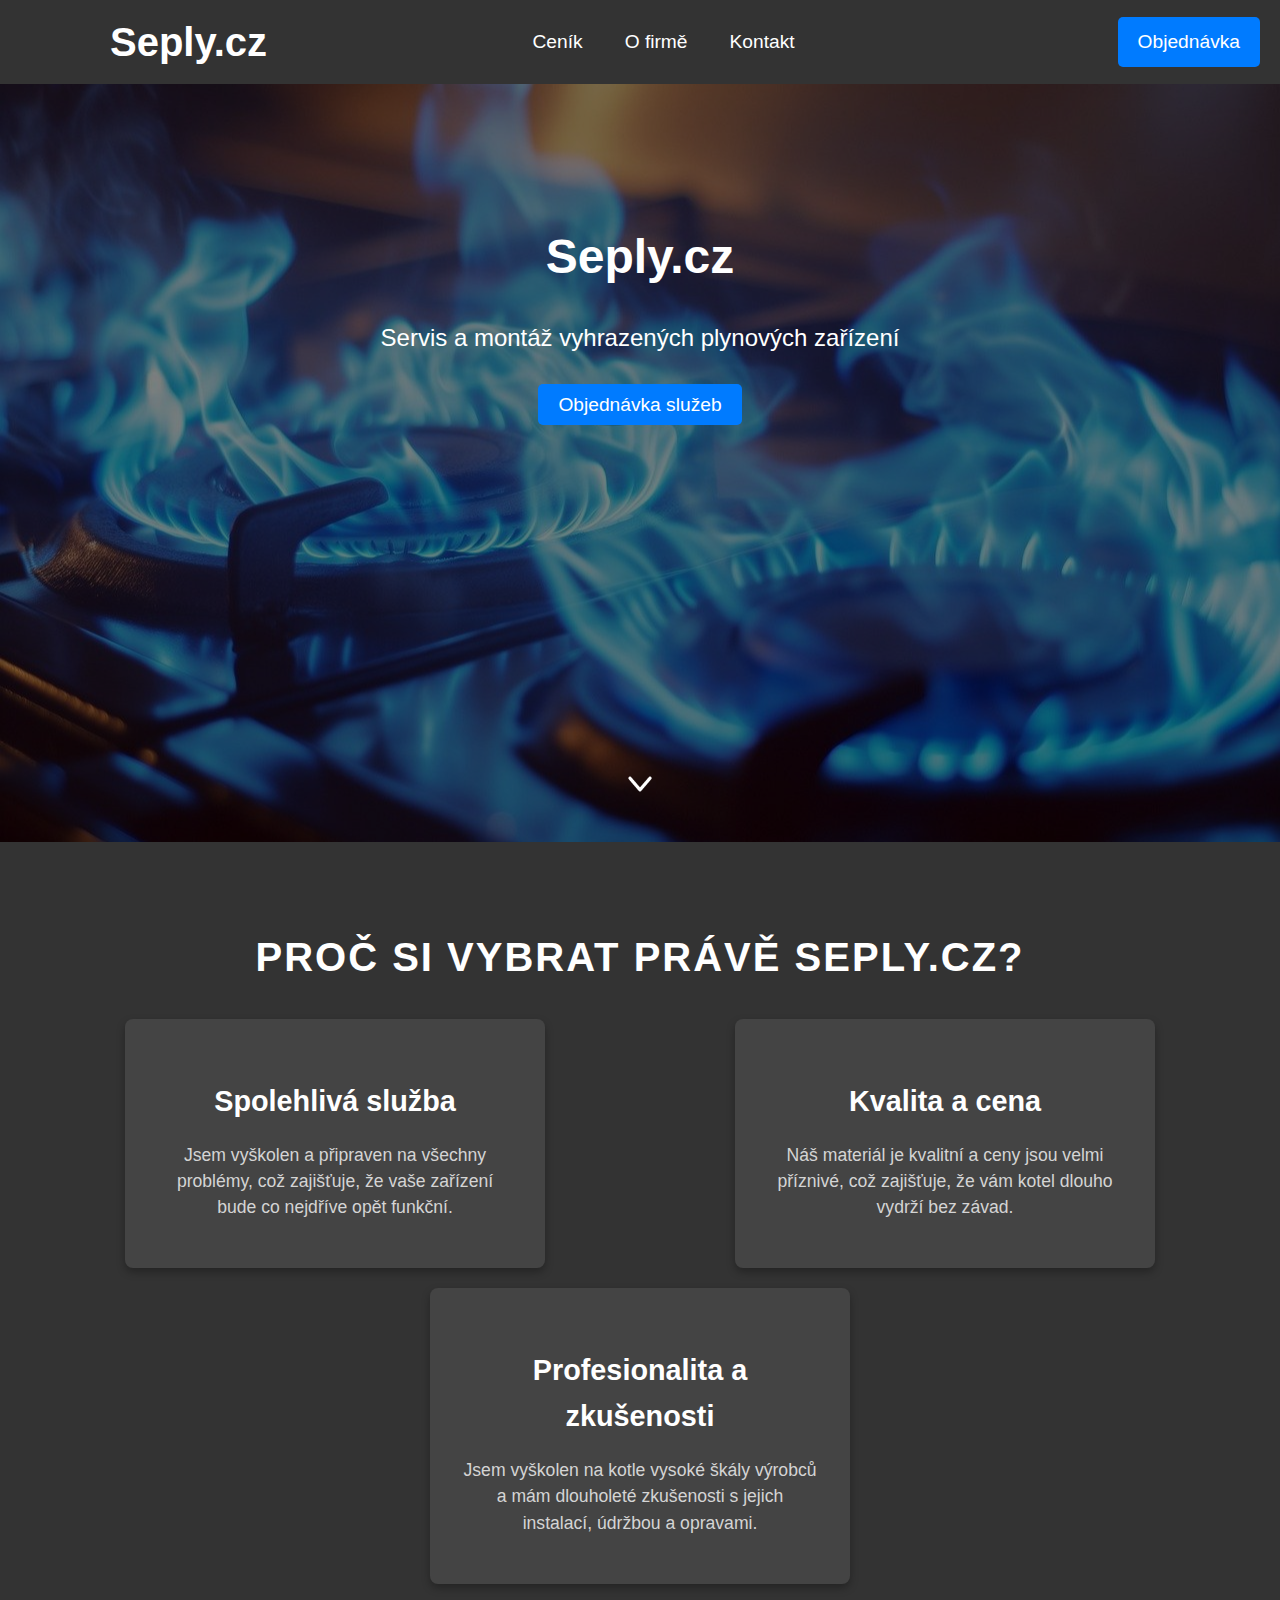
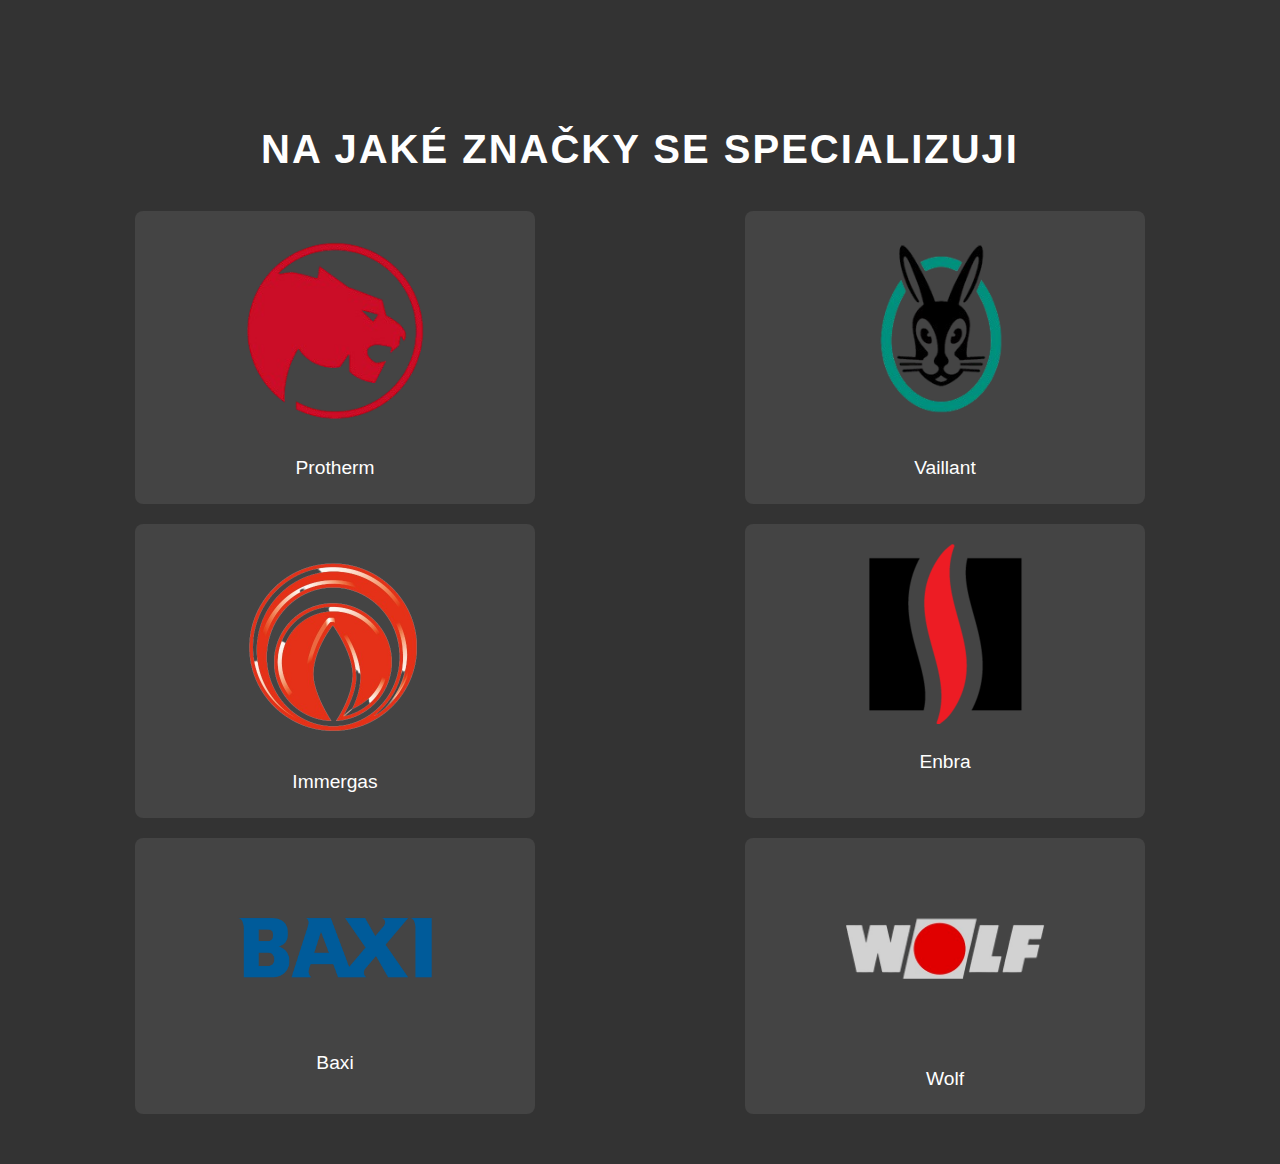
==== index.html @ b597d9d6 "Updated" ====
<!DOCTYPE html>
<html lang="cs">
<head>
    <meta charset="UTF-8">
    <meta name="viewport" content="width=device-width, initial-scale=1.0">
    <title>Seply.cz - Servis plynových zařízení</title>
    <link rel="stylesheet" href="styles.css">
    <script src="script.js"></script>
</head>
<body>
    <header>
        <nav>
            <a href="index.html" class="logo">Seply.cz</a>
            <ul>
                <li><a href="cenik.html">Ceník</a></li>
                <li><a href="o-firme.html">O firmě</a></li>
                <li><a href="kontakt.html">Kontakt</a></li>
            </ul>
            <a href="objednavka.html" class="order-button">Objednávka</a>
        </nav>
    </header>
    <div class="hero">
        <div class="overlay">
            <header>
                <h1>Seply.cz</h1>
                <p>Servis a montáž vyhrazených plynových zařízení</p>
                <a href="objednavka.html" class="btn">Objednávka služeb</a>
            </header>
            <a href="#why-choose" class="scroll-down">
                <img src="images/arrow-down.png" alt="Scroll down">
            </a>
        </div>
    </div>
</body>
<section id="why-choose" class="why-choose">
    <div class="container">
        <h2>Proč si vybrat právě Seply.cz?</h2>
        <div class="reasons">
            <div class="reason">
                <h3>Spolehlivá služba</h3>
                <p>Jsem vyškolen a připraven na všechny problémy, což zajišťuje, že vaše zařízení bude co nejdříve opět funkční.</p>
            </div>
            <div class="reason">
                <h3>Kvalita a cena</h3>
                <p>Náš materiál je kvalitní a ceny jsou velmi příznivé, což zajišťuje, že vám kotel dlouho vydrží bez závad.</p>
            </div>
            <div class="reason">
                <h3>Profesionalita a zkušenosti</h3>
                <p>Jsem vyškolen na kotle vysoké škály výrobců a mám dlouholeté zkušenosti s jejich instalací, údržbou a opravami.</p>
            </div>
        </div>
    </div>
</section>
<section class="brands">
    <div class="container">
        <h2>Na jaké značky se specializuji</h2>
        <div class="brand-list">
            <div class="brand">
                <img src="images/brand1-logo.png" alt="Značka 1">
                <p>Protherm</p>
            </div>
            <div class="brand">
                <img src="images/brand2-logo.png" alt="Značka 2">
                <p>Vaillant</p>
            </div>
            <div class="brand">
                <img src="images/brand3-logo.png" alt="Značka 3">
                <p>Immergas</p>
            </div>
            <div class="brand">
                <img src="images/brand4-logo.png" alt="Značka 4">
                <p>Enbra</p>
            </div>
            <div class="brand">
                <img src="images/brand5-logo.png" alt="Značka 5">
                <p>Baxi</p>
            </div>
            <div class="brand">
                <img src="images/brand6-logo.png" alt="Značka 6">
                <p>Wolf</p>
            </div>
        </div>
    </div>
</section>
</html>
---- styles.css ----
:root {
    --white-color: #ffffff;
    --light-gray-color: #d4d4d4;
    --bg-dark-color: #333;
    --gray-color: #444444;
    --blue-color: #007bff;
}

html {
    scroll-behavior: smooth;
}

body {
    margin: 0;
    font-family: Arial, sans-serif;
    color: var(--white-color);
    line-height: 1.6;
    background-color: var(--bg-dark-color);
}

header nav {
    background-color: var(--bg-dark-color);
    padding: 10px;
    display: flex;
    justify-content: space-between;
    align-items: center;
}

header nav .logo {
    color: var(--white-color);
    font-size: 2.5rem;
    text-decoration: none;
    font-weight: bold;
    margin-left: 100px;
}

header nav ul {
    list-style: none;
    padding: 0;
    margin: 0;
    display: flex;
    justify-content: center;
    flex-grow: 1;
    margin-right: 200px;
}

header nav ul li {
    display: inline;
    margin-right: 10px;
}

header nav ul li a {
    color: var(--white-color);
    text-decoration: none;
    font-size: 1.2rem;
    padding: 8px 16px;
    transition: background 0.3s ease;
}

header nav ul li a:hover {
    background-color: var(--blue-color);
    border-radius: 5px;
}

header nav .order-button {
    position: absolute;
    right: 20px;
    padding: 10px 20px;
    background-color: var(--blue-color);
    color: var(--white-color);
    font-size: 1.2rem;
    border-radius: 5px;
    transition: background 0.3s ease;
    text-decoration: none;
}

header nav .order-button:hover {
    background: var(--blue-color);
}

.hero {
    height: 70vh;
    background: url('pozadi.jpg') no-repeat center center/cover;
    display: flex;
    align-items: flex-start;
    justify-content: center;
    position: relative;
    padding-top: 10%;
}

.hero .overlay {
    position: absolute;
    top: 0;
    left: 0;
    right: 0;
    bottom: 0;
    background: rgba(0, 0, 0, 0.5);
    display: flex;
    flex-direction: column;
    align-items: center;
    justify-content: flex-start;
    text-align: center;
    padding-top: 8%;
}

.hero h1 {
    font-size: 3rem;
    margin-bottom: 1rem;
}

.hero p {
    font-size: 1.5rem;
    margin-bottom: 2rem;
}

.btn {
    background: var(--blue-color);
    color: var(--white-color);
    padding: 10px 20px;
    text-decoration: none;
    border-radius: 5px;
    font-size: 1.2rem;
    transition: background 0.3s ease;
}

.why-choose {
    background-color: var(--bg-dark-color);
    color: var(--white-color);
    padding: 50px 0;
    text-align: center;
}

.why-choose h2 {
    font-size: 2.5rem;
    margin-bottom: 30px;
    text-transform: uppercase;
    letter-spacing: 2px;
}

.why-choose .container {
    max-width: 1200px;
    margin: 0 auto;
    padding: 0 20px;
}

.reasons {
    display: flex;
    justify-content: space-around;
    gap: 20px;
    flex-wrap: wrap;
}

.reason {
    background-color: var(--gray-color);
    padding: 30px;
    border-radius: 8px;
    width: 30%;
    box-shadow: 0 4px 8px rgba(0, 0, 0, 0.3);
    transition: transform 0.3s ease, box-shadow 0.3s ease;
}

.reason:hover {
    transform: translateY(-10px);
    box-shadow: 0 6px 12px rgba(0, 0, 0, 0.4);
}

.reason h3 {
    font-size: 1.8rem;
    margin-bottom: 15px;
    color: var(--white-color);
}

.reason p {
    font-size: 1.1rem;
    line-height: 1.5;
    color: var(--light-gray-color);
}

.brands {
    background-color: var(--bg-dark-color);
    color: var(--white-color);
    padding: 50px 0;
    text-align: center;
}

.brands h2 {
    font-size: 2.5rem;
    margin-bottom: 30px;
    text-transform: uppercase;
    letter-spacing: 2px;
}

.brands .container {
    max-width: 1200px;
    margin: 0 auto;
    padding: 0 20px;
}

.brand-list {
    display: flex;
    justify-content: space-around;
    gap: 20px;
    flex-wrap: wrap;
}

.brand {
    background-color: var(--gray-color);
    padding: 20px;
    border-radius: 8px;
    width: 30%;
    text-align: center;
    transition: transform 0.3s ease, box-shadow 0.3s ease;
}

.brand img {
    max-width: 200px;
    margin-bottom: 15px;
}

.brand p {
    font-size: 1.2rem;
    margin: 0;
}

.brand:hover {
    transform: translateY(-10px);
    box-shadow: 0 6px 12px rgba(0, 0, 0, 0.4);
}

.pricing {
    background-color: var(--bg-dark-color);
    color: var(--white-color);
    padding: 50px 0;
    text-align: center;
}

.pricing h2 {
    font-size: 3rem;
    margin-bottom: 30px;
    text-transform: uppercase;
    letter-spacing: 2px;
    text-decoration: underline;
    text-decoration-thickness: 4px;
}

.pricing .container {
    max-width: 1200px;
    margin: 0 auto;
    padding: 0 20px;
}

.pricing-category {
    margin-bottom: 50px;
}

.pricing-category h3 {
    font-size: 2rem;
    margin-bottom: 20px;
    color: #ebebeb;
    text-transform: uppercase;
    letter-spacing: 1px;
}

.price-table {
    width: 100%;
    border-collapse: collapse;
    margin-top: 20px;
}

.price-table th, .price-table td {
    padding: 15px;
    text-align: left;
}

.price-table th {
    background-color: #444;
    color: #fff;
    text-transform: uppercase;
}

.price-table td {
    background-color: #555;
    color: #cccccc;
}

.price-table td:first-child {
    font-weight: bold;
}

.price-table th.column-1,
.price-table td.column-1 {
    width: 15%;
}

.price-table th.column-2,
.price-table td.column-2 {
    width: 1%
}

.faq {
    background-color: var(--bg-dark-color);
    color: #fff;
    padding: 50px 0;
}

.faq .container {
    max-width: 1200px;
    margin: 0 auto;
    padding: 0 20px;
}

.faq h2 {
    text-align: center;
    font-size: 2.5rem;
    color: var(--white-color);
    margin-bottom: 30px;
    text-transform: uppercase;
    letter-spacing: 2px;
}

.faq-item {
    background-color: var(--gray-color);
    border-radius: 8px;
    margin: 20px 0;
    padding: 20px;
    transition: transform 0.3s ease, box-shadow 0.3s ease;
}

.faq-item h3 {
    font-size: 1.8rem;
    margin-bottom: 15px;
    color: var(--white-color);
}

.faq-item p {
    font-size: 1rem;
    line-height: 1.5;
    color: var(--light-gray-color);
}

.faq-item:hover {
    transform: translateY(-10px);
    box-shadow: 0 6px 12px rgba(0, 0, 0, 0.4);
}

.scroll-down {
    position: absolute;
    bottom: 30px;
    left: 50%;
    transform: translateX(-50%);
    cursor: pointer;
    animation: bounce 1.5s infinite;
}

.scroll-down img {
    width: 40px;
    height: auto;
}

@keyframes bounce {
    0% {
        transform: translateY(0) translateX(-50%);
    }
    50% {
        transform: translateY(10px) translateX(-50%);
    }
    100% {
        transform: translateY(0) translateX(-50%);
    }
}

.company {
    background-color: var(--bg-dark-color);
    color: var(--white-color);
    padding: 50px 0;
    text-align: center;
}

.company h2 {
    font-size: 2.5rem;
    margin-bottom: 30px;
    text-transform: uppercase;
    letter-spacing: 2px;
}

.company .container {
    max-width: 1200px;
    margin: 0 auto;
    padding: 0 20px;
}

.info-box {
    background-color: var(--gray-color);
    margin-bottom: 30px;
    padding: 30px;
    border-radius: 8px;
    box-shadow: 0 4px 8px rgba(0, 0, 0, 0.3);
    transition: transform 0.3s ease, box-shadow 0.3s ease;
}

.info-box:hover {
    transform: translateY(-10px);
    box-shadow: 0 6px 12px rgba(0, 0, 0, 0.4);
}

.info-box h3 {
    font-size: 2rem;
    margin-bottom: 15px;
    color: var(--white-color);
    text-transform: uppercase;
}

.info-box p {
    font-size: 1.1rem;
    line-height: 1.5;
    color: var(--light-gray-color);
}

.info-box ul {
    list-style: none;
    padding: 0;
    margin: 0;
}

.info-box ul li {
    font-size: 1.1rem;
    color: var(--white-color);
    margin: 8px 0;
}

.info-box ul li a {
    text-decoration: none;
    transition: color 0.3s ease;
}

.info-box ul li a:hover {
    color: #007bff;
}

.device-image img {
    max-width: 35%;
}

.company-info {
    background-color: var(--bg-dark-color);
    color: var(--white-color);
    padding: 50px 0;
    text-align: center;
}

.company-info h2 {
    font-size: 2.5rem;
    margin-bottom: 30px;
    text-transform: uppercase;
    letter-spacing: 2px;
}

.company-info .container {
    max-width: 1200px;
    margin: 0 auto;
    padding: 0 20px;
}

.info-box {
    background-color: var(--gray-color);
    padding: 20px;
    margin-bottom: 30px;
    border-radius: 8px;
    box-shadow: 0 4px 8px rgba(0, 0, 0, 0.3);
    transition: transform 0.3s ease, box-shadow 0.3s ease;
}

.info-box:hover {
    transform: translateY(-10px);
    box-shadow: 0 6px 12px rgba(0, 0, 0, 0.4);
}

.info-box h3 {
    font-size: 1.8rem;
    margin-bottom: 15px;
    color: var(--white-color);
}

.info-box p {
    font-size: 1.2rem;
    line-height: 1.5;
    color: var(--light-gray-color);
}

.info-box a {
    color: var(--blue-color);
    text-decoration: none;
    font-weight: bold;
}

.info-box a:hover {
    text-decoration: underline;
}

/* Mobile Styles */
@media (max-width: 768px) {
    body {
        font-size: 14px; /* Adjust font size for smaller screens */
    }

    /* Prevent header expansion */
    header {
        overflow: hidden; /* Prevent content from overflowing */
    }

    header nav {
        flex-direction: column; /* Stack the navigation links and logo vertically */
        align-items: center; /* Center-align the elements */
        padding: 10px; /* Adjust padding to reduce header height */
    }

    header nav .logo {
        font-size: 2rem; /* Adjust logo size */
        margin-left: 0; /* Remove left margin */
        margin-bottom: 10px; /* Add margin to space out from menu */
    }

    header nav ul {
        margin-right: 0; /* Remove right margin */
        display: flex;
        flex-direction: column; /* Stack the list items vertically */
        align-items: center; /* Center-align the list items */
    }

    header nav ul li {
        margin-right: 0; /* Remove right margin for list items */
        margin-bottom: 10px; /* Add space between list items */
    }

    header nav ul li a {
        font-size: 1.2rem; /* Adjust link size */
        padding: 8px 16px;
    }

    /* Hide order button on mobile */
    header nav .order-button {
        display: none; /* Hide the order button on mobile */
    }

    .hero {
        height: 50vh; /* Adjust hero section height */
    }

    .hero h1 {
        font-size: 2.5rem; /* Adjust heading size */
    }

    .hero p {
        font-size: 1.2rem; /* Adjust paragraph font size */
    }

    .reason, .brand {
        width: 100%; /* Stack reasons and brands vertically */
        margin-bottom: 20px; /* Add space between items */
    }

    .pricing-category h3 {
        font-size: 1.5rem; /* Adjust category heading size */
    }

    .price-table th, .price-table td {
        font-size: 0.9rem; /* Adjust table font size */
    }

    .faq-item {
        margin: 10px 0; /* Adjust margin for FAQ items */
    }

    .scroll-down img {
        width: 30px; /* Adjust scroll-down icon size */
    }

    .info-box {
        width: 100%; /* Make info boxes take full width */
        margin-bottom: 15px; /* Reduce margin */
    }

    .device-image img {
        max-width: 80%; /* Adjust device image size */
    }

    .company-info .container {
        padding: 0 10px; /* Reduce container padding */
    }

    .company-info h2 {
        font-size: 2rem; /* Adjust company info heading size */
    }
}
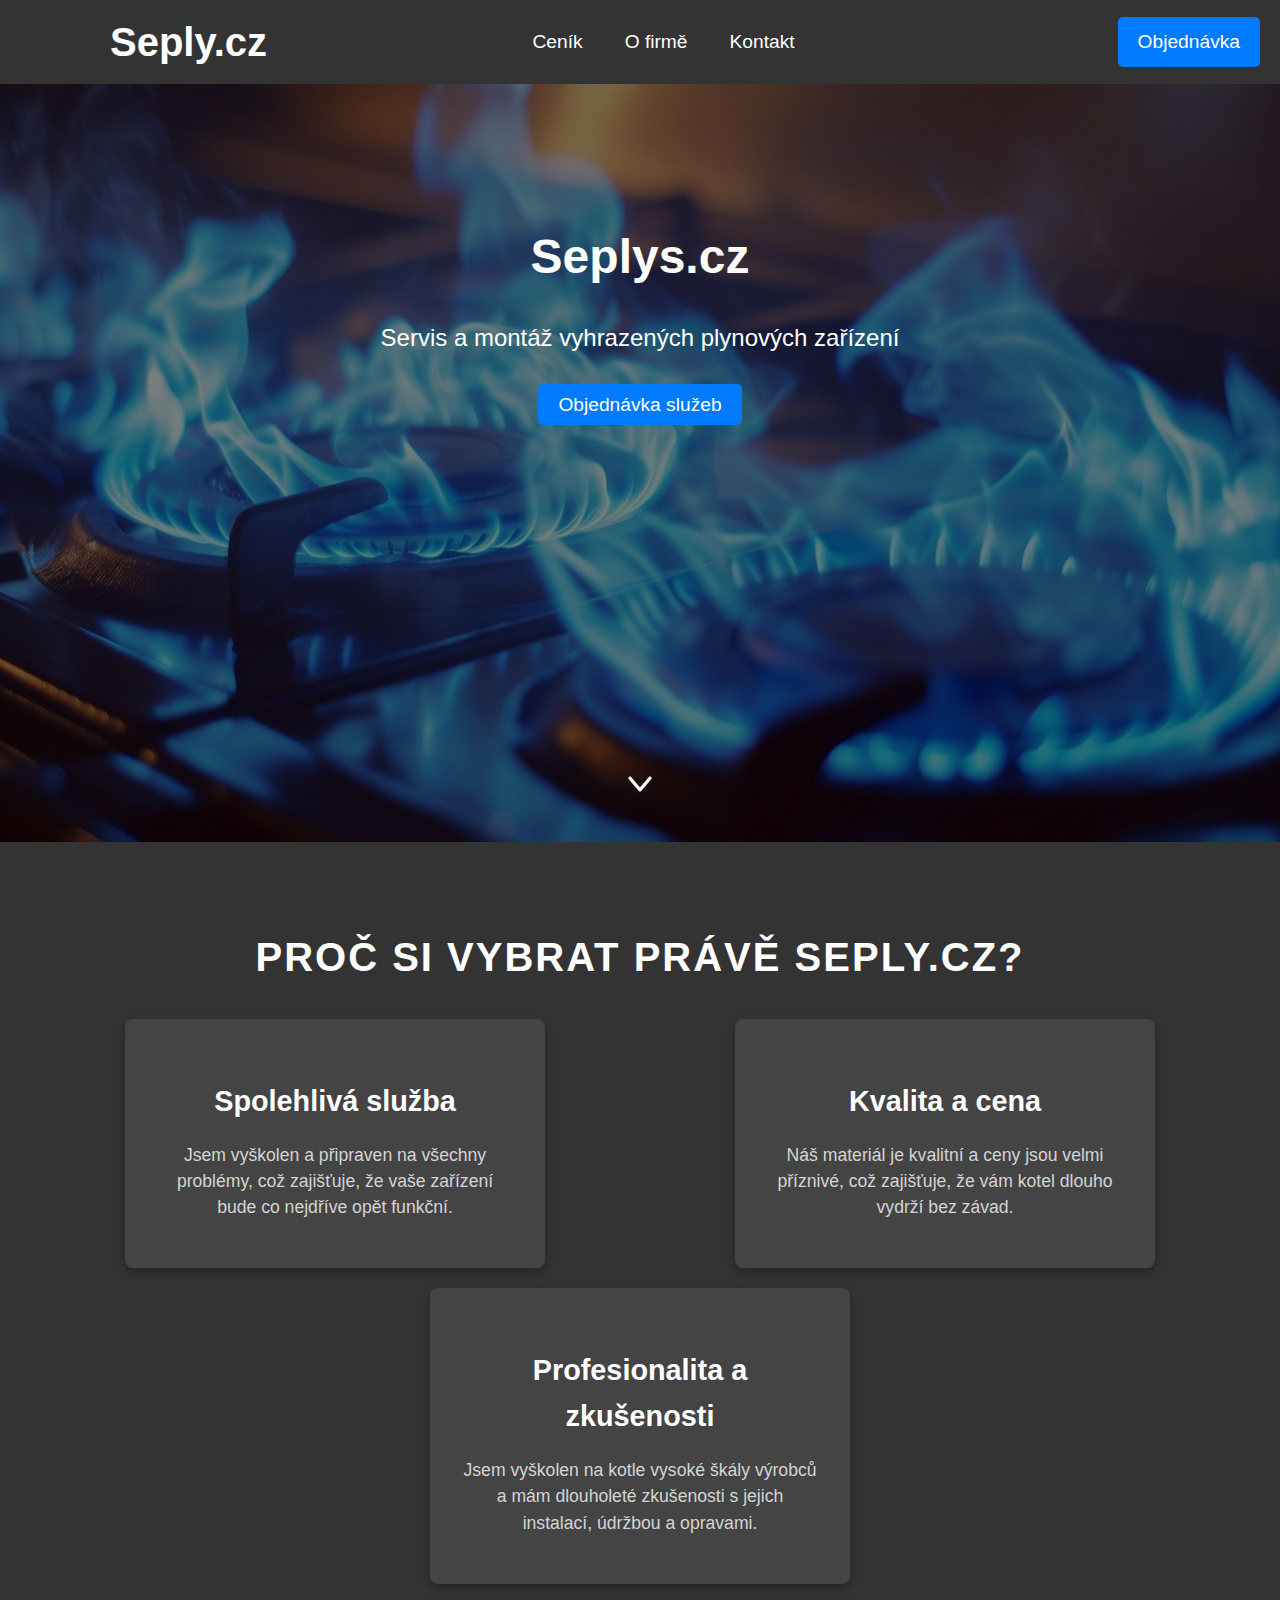
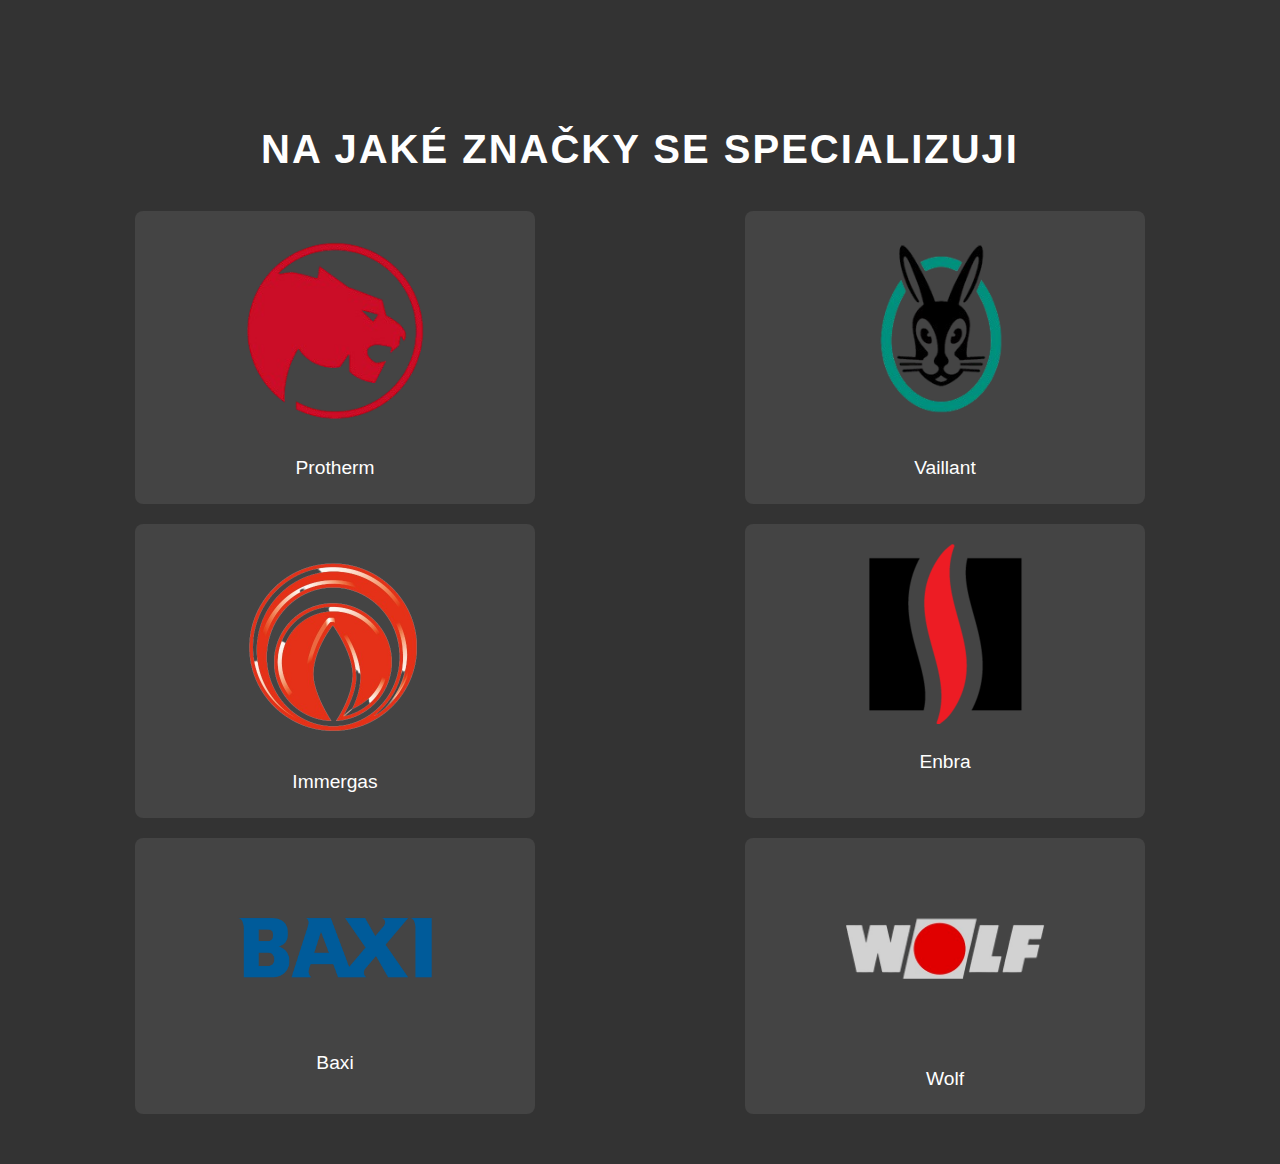
==== commit d3af1ec0: "Update index.html" ====
--- a/index.html
+++ b/index.html
@@ -10,7 +10,10 @@
 <body>
     <header>
         <nav>
-            <a href="index.html" class="logo">Seply.cz</a>
+            <div style="display: flex; align-items: center;">
+                <a href="index.html" class="logo">Seply.cz</a>
+                <div class="menu-toggle" onclick="toggleMenu()">☰</div>
+            </div>
             <ul>
                 <li><a href="cenik.html">Ceník</a></li>
                 <li><a href="o-firme.html">O firmě</a></li>
@@ -22,7 +25,7 @@
     <div class="hero">
         <div class="overlay">
             <header>
-                <h1>Seply.cz</h1>
+                <h1>Seplys.cz</h1>
                 <p>Servis a montáž vyhrazených plynových zařízení</p>
                 <a href="objednavka.html" class="btn">Objednávka služeb</a>
             </header>
--- a/styles.css
+++ b/styles.css
@@ -498,7 +498,7 @@
 }
 
 /* Mobile Styles */
-@media (max-width: 768px) {
+@media (max-width: 820px) {
     body {
         font-size: 14px; /* Adjust font size for smaller screens */
     }
@@ -512,19 +512,25 @@
         flex-direction: column; /* Stack the navigation links and logo vertically */
         align-items: center; /* Center-align the elements */
         padding: 10px; /* Adjust padding to reduce header height */
+        display: flex;
+        align-items: center;
     }
 
     header nav .logo {
         font-size: 2rem; /* Adjust logo size */
-        margin-left: 0; /* Remove left margin */
-        margin-bottom: 10px; /* Add margin to space out from menu */
+        margin-right: 150px; /* Space between logo and menu toggle */
+        margin-left: 20px;
     }
 
     header nav ul {
-        margin-right: 0; /* Remove right margin */
-        display: flex;
-        flex-direction: column; /* Stack the list items vertically */
-        align-items: center; /* Center-align the list items */
+        display: none; /* Hide navigation links by default */
+        position: absolute;
+        top: 60px; /* Position below the header */
+        left: 0;
+        width: 100%;
+        background-color: var(--bg-dark-color);
+        padding: 20px 0;
+        text-align: center;
     }
 
     header nav ul li {
@@ -542,6 +548,15 @@
         display: none; /* Hide the order button on mobile */
     }
 
+    .menu-toggle {
+        color: var(--white-color);
+        padding: 10px 20px;
+        border-radius: 5px;
+        font-size: 1.5rem;
+        cursor: pointer;
+        z-index: 1100; /* Ensure it is above the overlay */
+    }
+
     .hero {
         height: 50vh; /* Adjust hero section height */
     }
@@ -592,3 +607,9 @@
         font-size: 2rem; /* Adjust company info heading size */
     }
 }
+
+@media (min-width: 821px) {
+    header nav .menu-toggle {
+        display: none;
+    }
+}
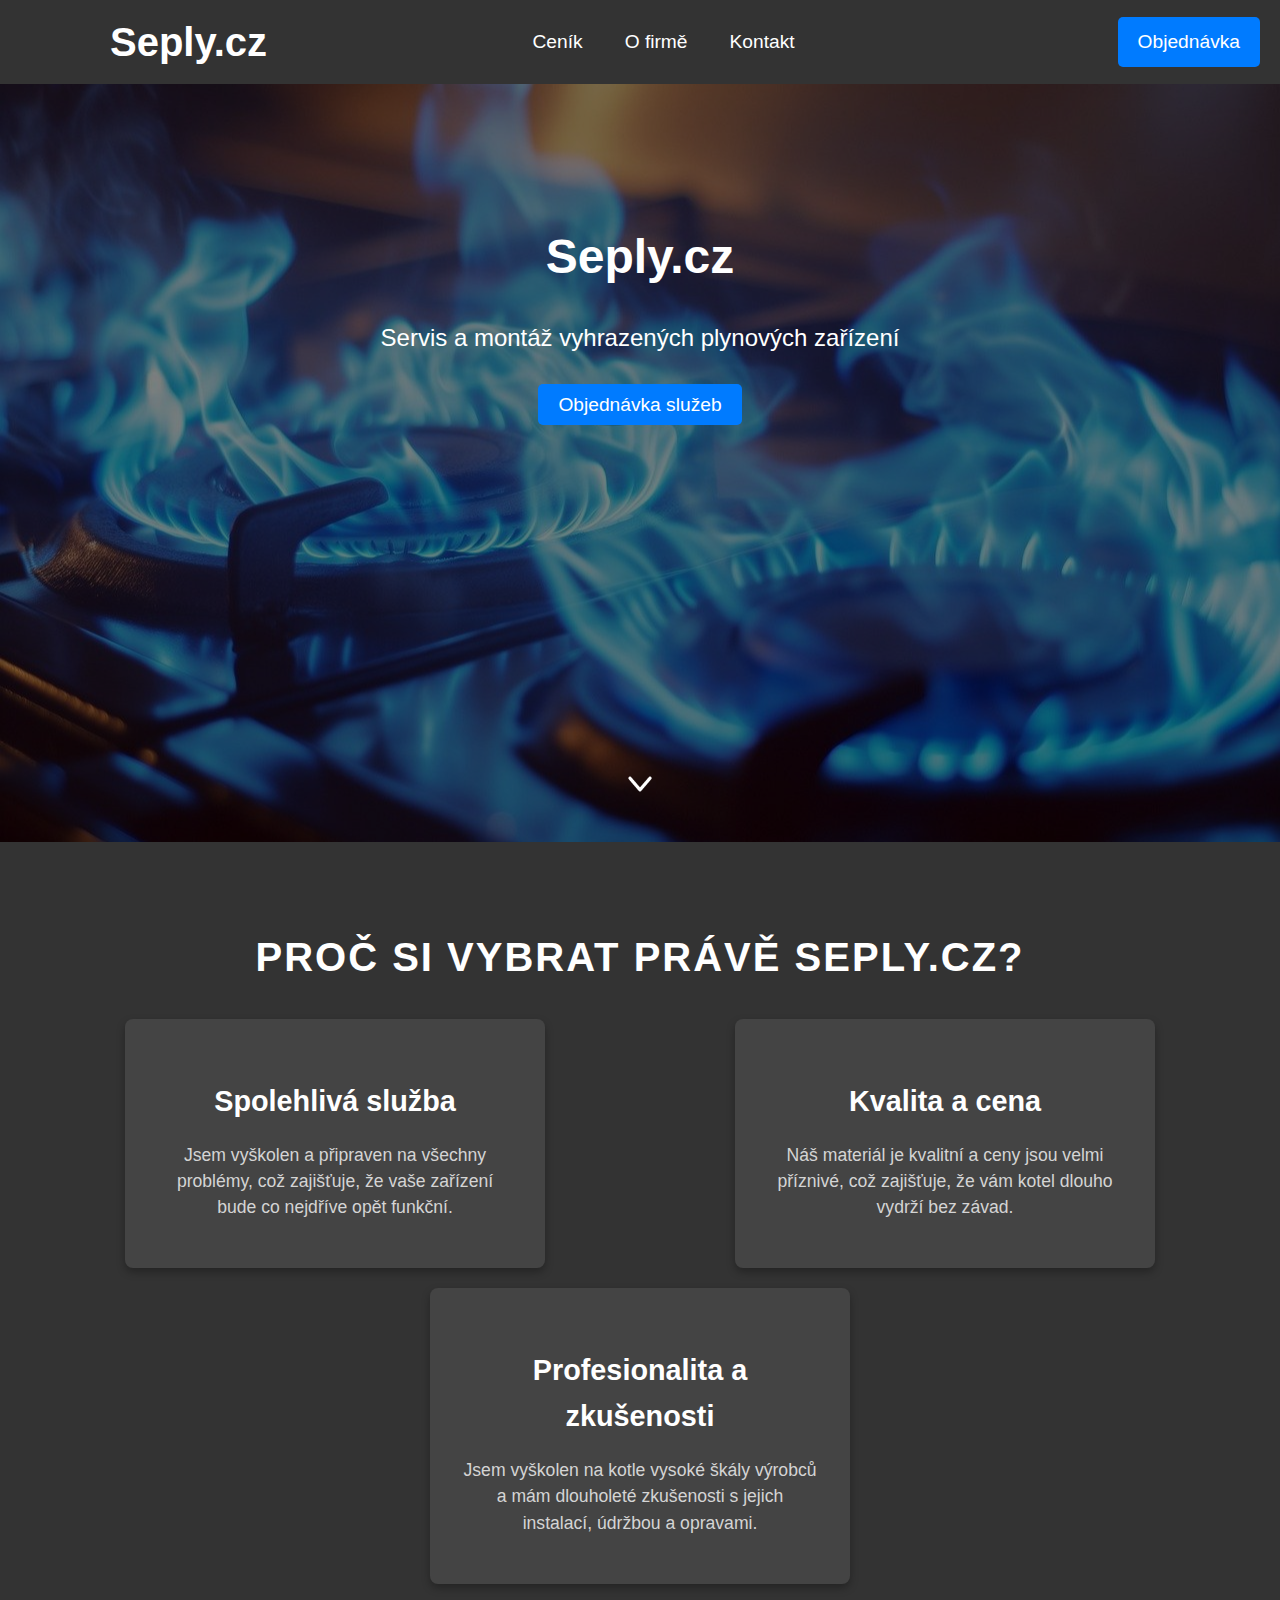
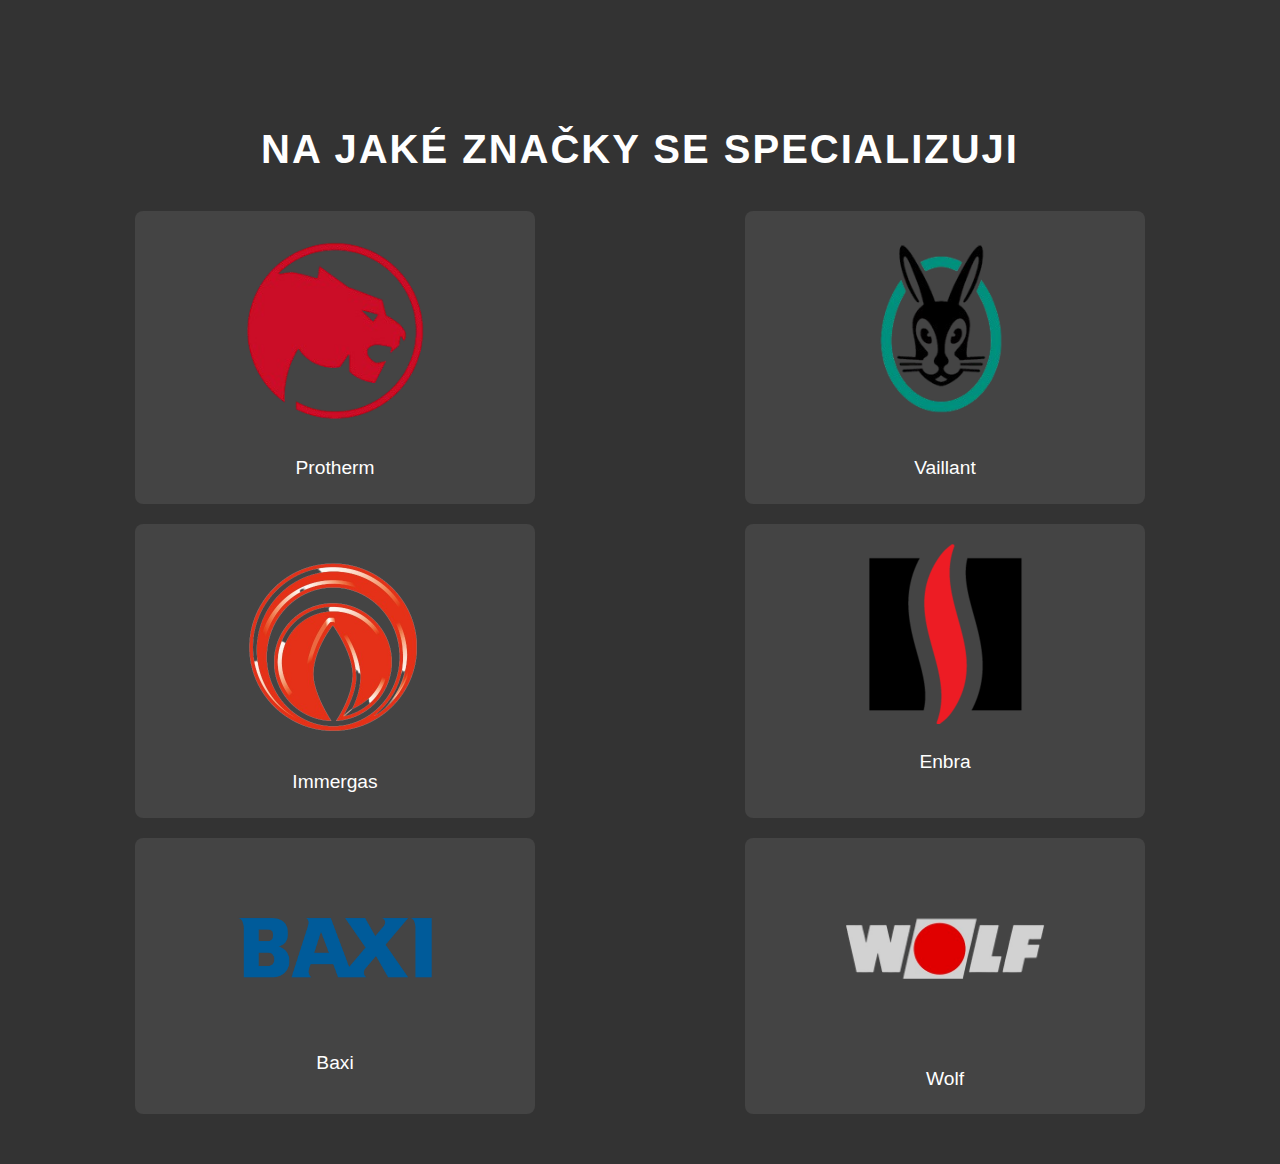
==== commit 5cc65710: "Updated" ====
--- a/index.html
+++ b/index.html
@@ -25,7 +25,7 @@
     <div class="hero">
         <div class="overlay">
             <header>
-                <h1>Seplys.cz</h1>
+                <h1>Seply.cz</h1>
                 <p>Servis a montáž vyhrazených plynových zařízení</p>
                 <a href="objednavka.html" class="btn">Objednávka služeb</a>
             </header>
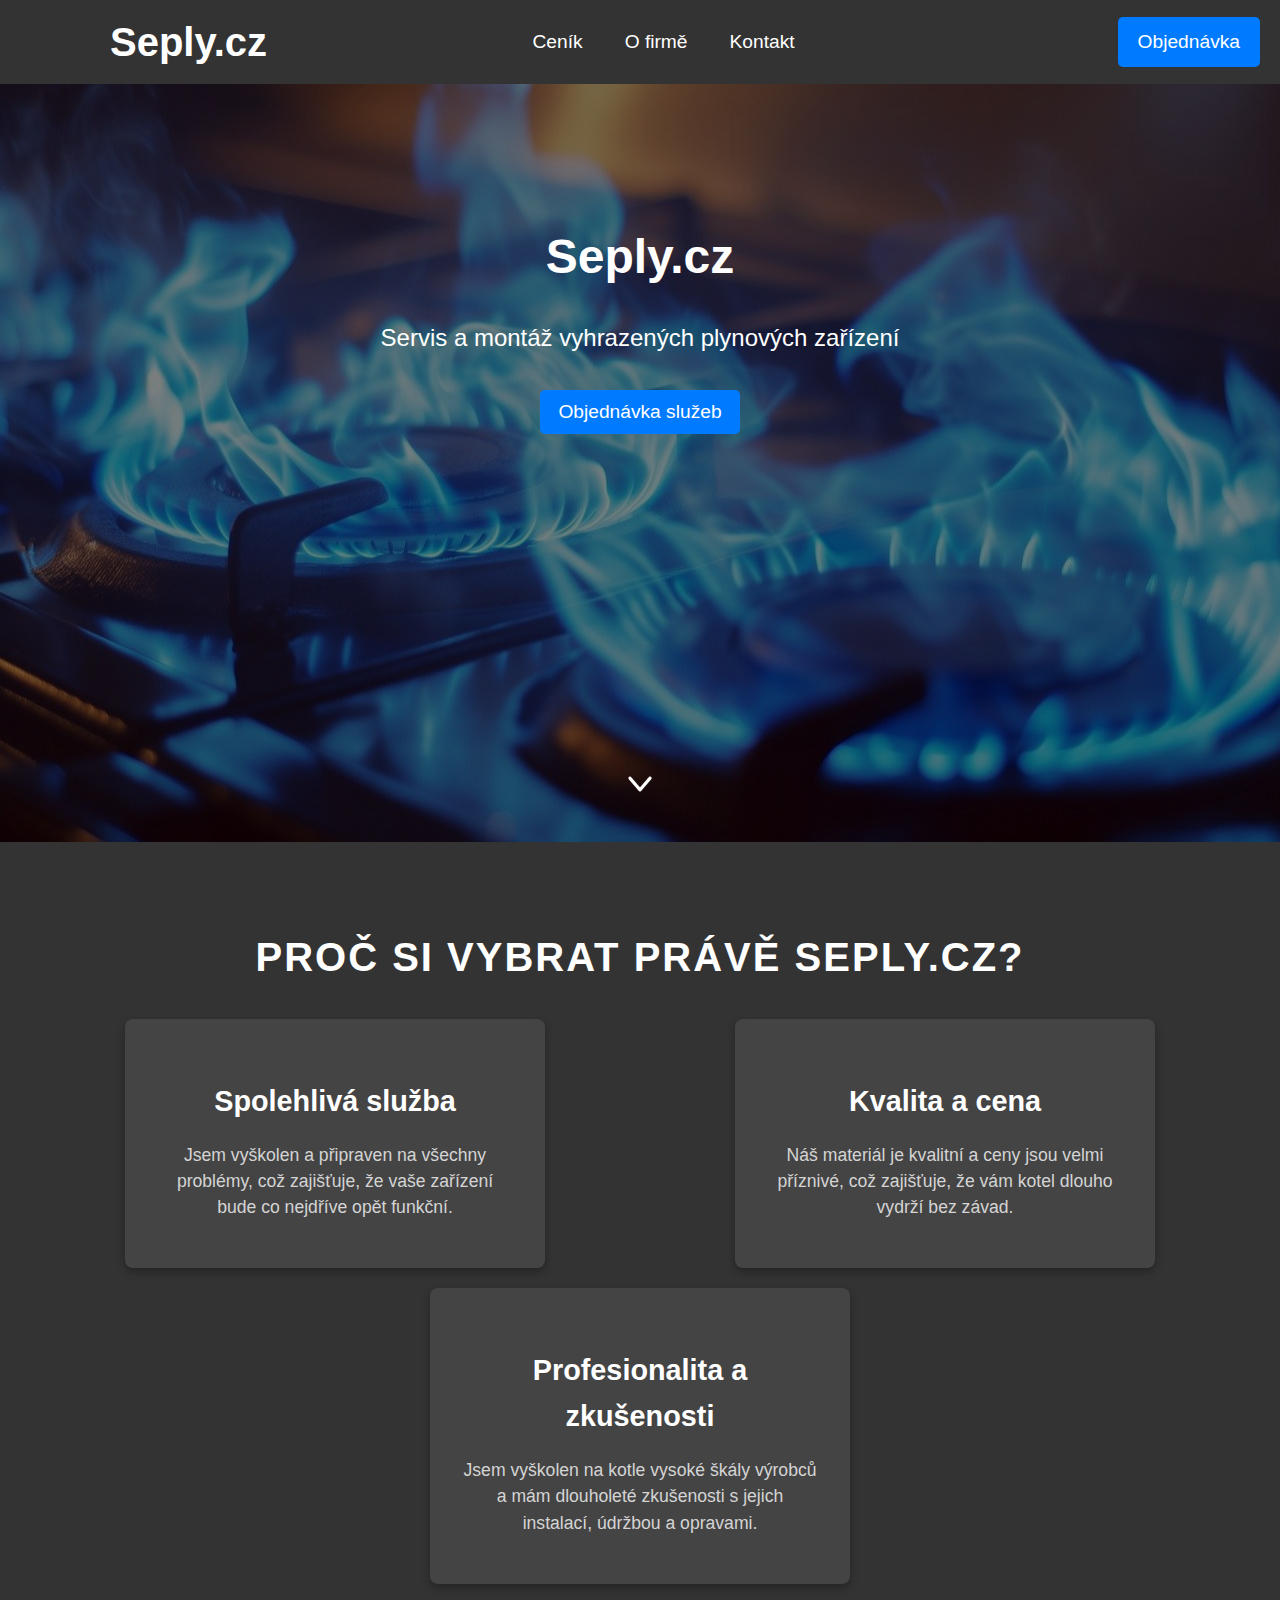
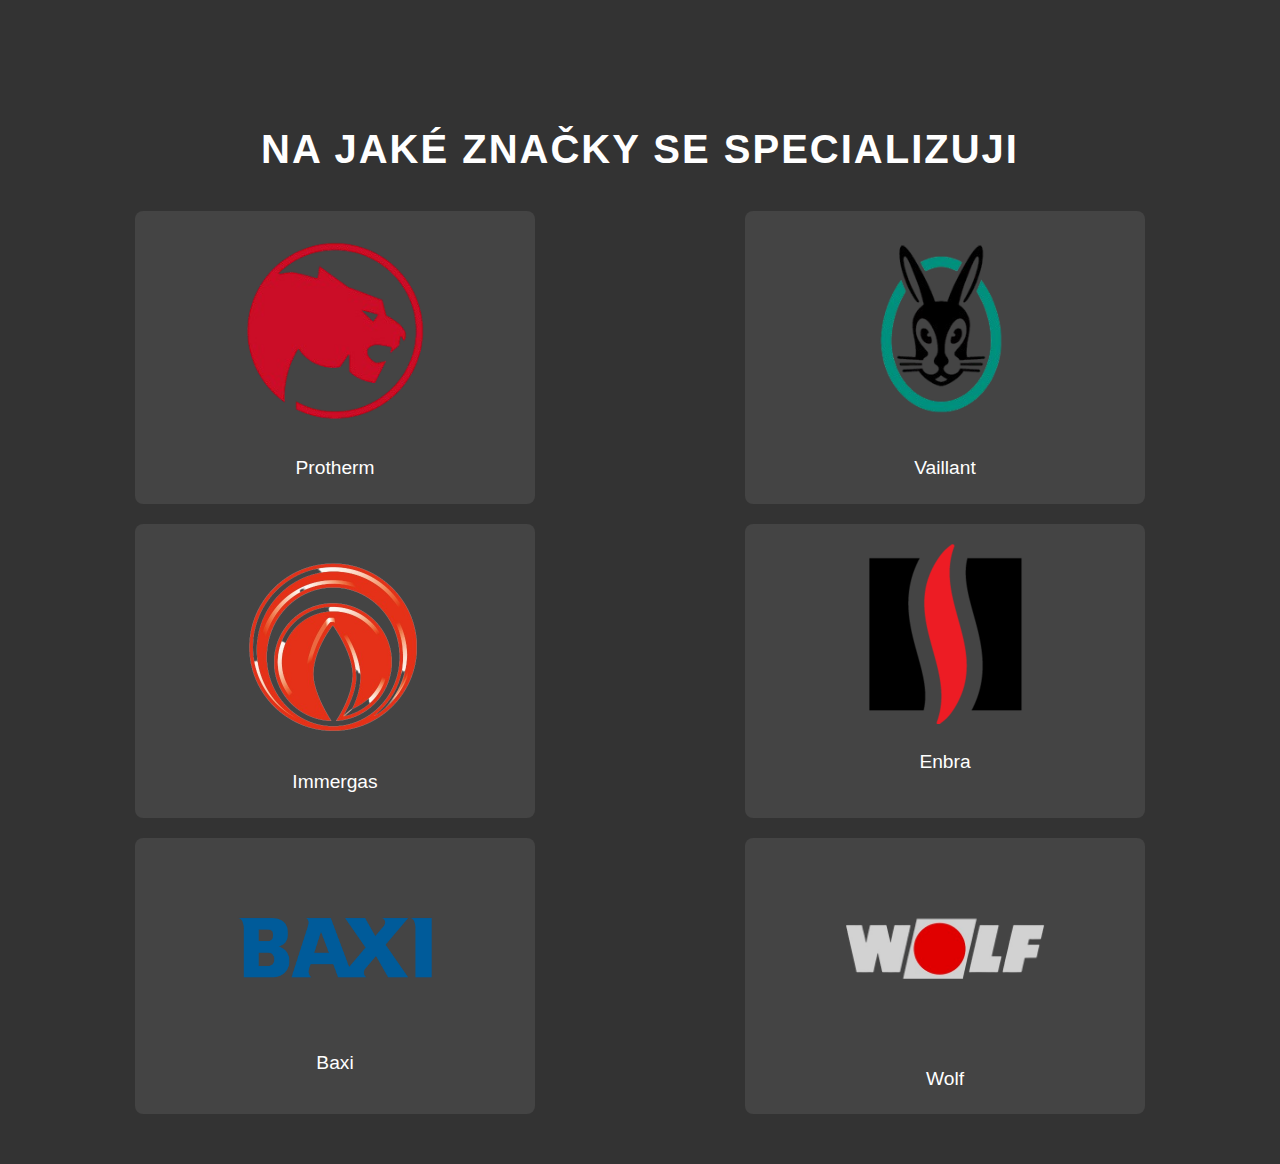
==== commit eb7ff425: "Updated" ====
--- a/index.html
+++ b/index.html
@@ -5,7 +5,6 @@
     <meta name="viewport" content="width=device-width, initial-scale=1.0">
     <title>Seply.cz - Servis plynových zařízení</title>
     <link rel="stylesheet" href="styles.css">
-    <script src="script.js"></script>
 </head>
 <body>
     <header>
@@ -14,7 +13,7 @@
                 <a href="index.html" class="logo">Seply.cz</a>
                 <div class="menu-toggle" onclick="toggleMenu()">☰</div>
             </div>
-            <ul>
+            <ul id="nav-list">
                 <li><a href="cenik.html">Ceník</a></li>
                 <li><a href="o-firme.html">O firmě</a></li>
                 <li><a href="kontakt.html">Kontakt</a></li>
@@ -34,6 +33,7 @@
             </a>
         </div>
     </div>
+<script src="script.js"></script>
 </body>
 <section id="why-choose" class="why-choose">
     <div class="container">
--- a/styles.css
+++ b/styles.css
@@ -114,9 +114,12 @@
 }
 
 .btn {
+    display: block;
+    width: 180px;  /* Nastaví šířku tlačítka */
+    margin: 0 auto;
     background: var(--blue-color);
     color: var(--white-color);
-    padding: 10px 20px;
+    padding: 7px 10px;
     text-decoration: none;
     border-radius: 5px;
     font-size: 1.2rem;
@@ -523,24 +526,23 @@
     }
 
     header nav ul {
-        display: none; /* Hide navigation links by default */
-        position: absolute;
-        top: 60px; /* Position below the header */
-        left: 0;
-        width: 100%;
-        background-color: var(--bg-dark-color);
-        padding: 20px 0;
-        text-align: center;
+        display: none;
     }
 
     header nav ul li {
-        margin-right: 0; /* Remove right margin for list items */
-        margin-bottom: 10px; /* Add space between list items */
-    }
-
+        margin: 10px 0;  /* Mezery mezi položkami */
+    }
+    
     header nav ul li a {
-        font-size: 1.2rem; /* Adjust link size */
-        padding: 8px 16px;
+        font-size: 18px;  /* Velikost písma */
+        margin-left: 20px;
+    }
+
+    header nav ul.show {
+        display: flex; /* Menu je nyní zobrazeno */
+        justify-content: center; /* Zarovná položky na střed */
+        flex-direction: column; /* Všechny položky budou pod sebou */
+        margin-left: 190px;
     }
 
     /* Hide order button on mobile */
@@ -554,11 +556,11 @@
         border-radius: 5px;
         font-size: 1.5rem;
         cursor: pointer;
-        z-index: 1100; /* Ensure it is above the overlay */
+        z-index: 1100; /* Aby bylo tlačítko nad menu */
     }
 
     .hero {
-        height: 50vh; /* Adjust hero section height */
+        height: 85vh; /* Adjust hero section height */
     }
 
     .hero h1 {
@@ -591,7 +593,7 @@
     }
 
     .info-box {
-        width: 100%; /* Make info boxes take full width */
+        width: 88%; /* Make info boxes take full width */
         margin-bottom: 15px; /* Reduce margin */
     }
 
@@ -609,7 +611,7 @@
 }
 
 @media (min-width: 821px) {
-    header nav .menu-toggle {
+    .menu-toggle {
         display: none;
     }
 }
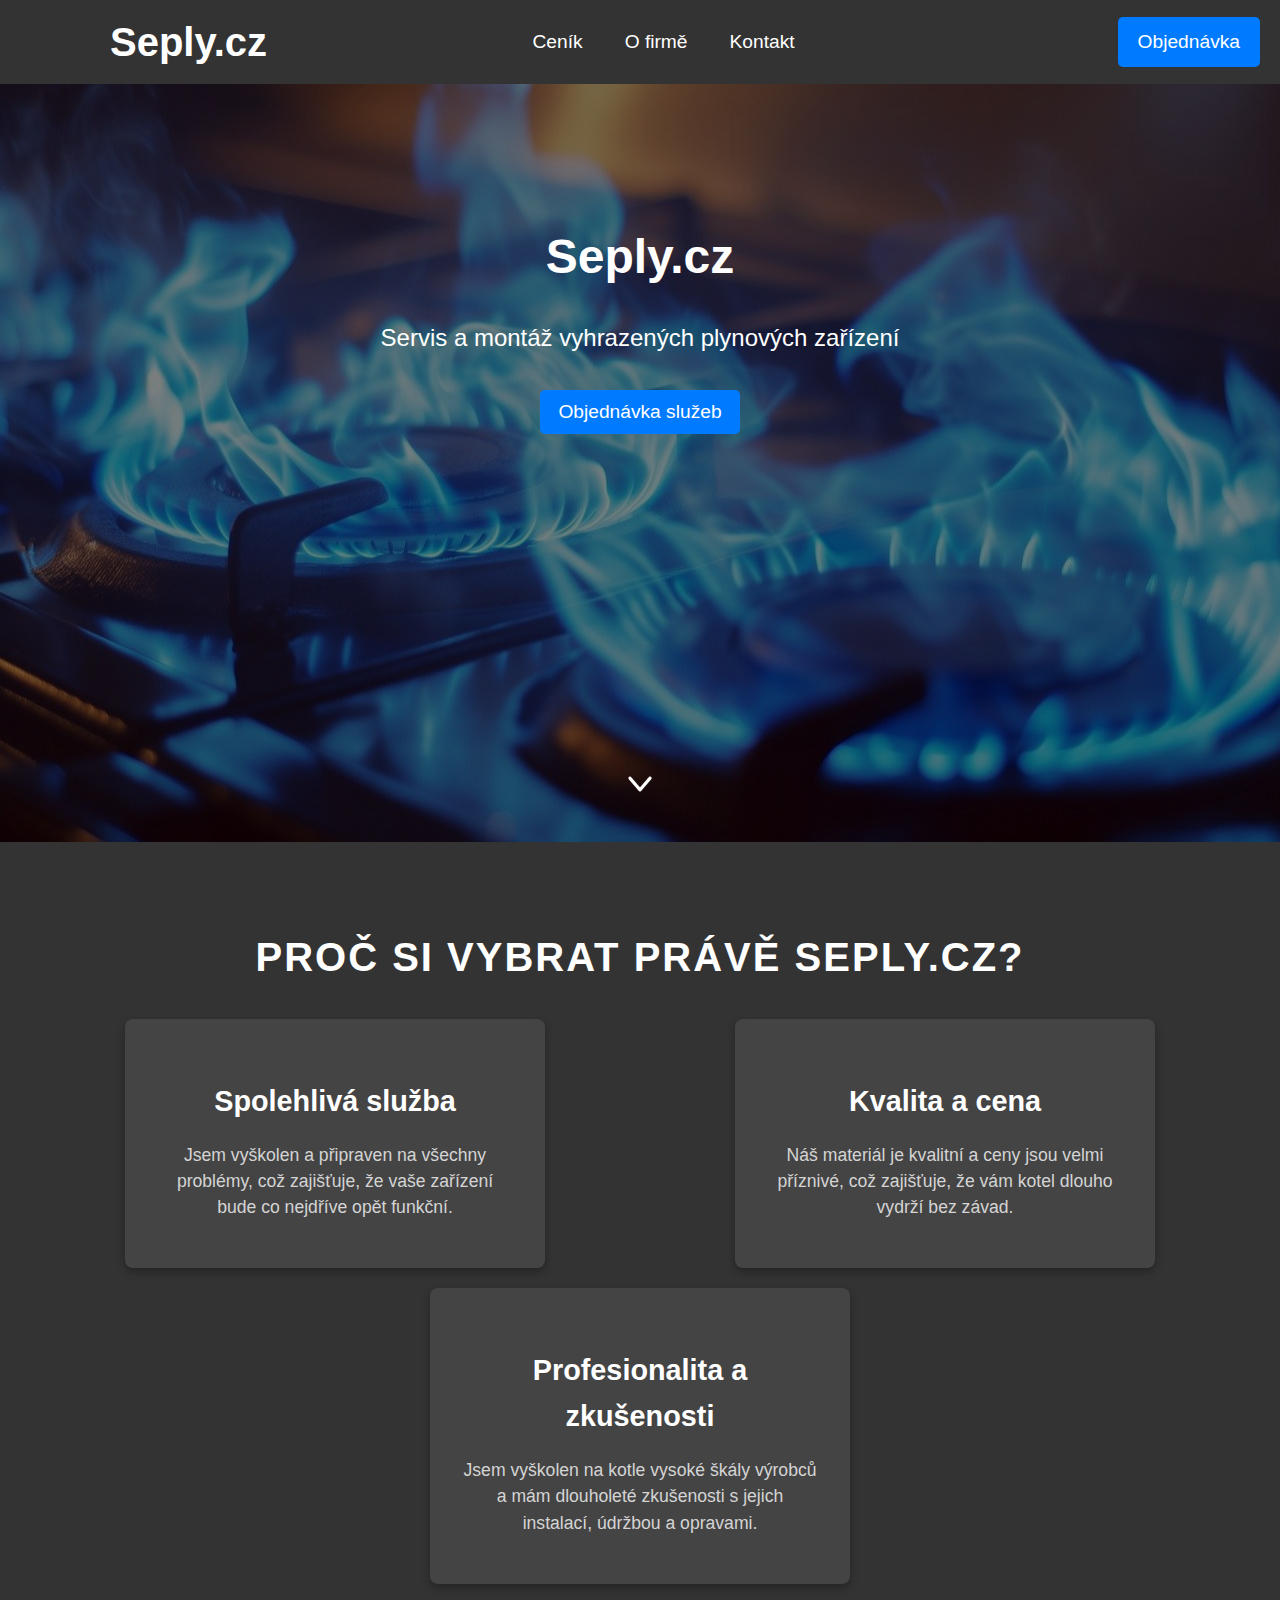
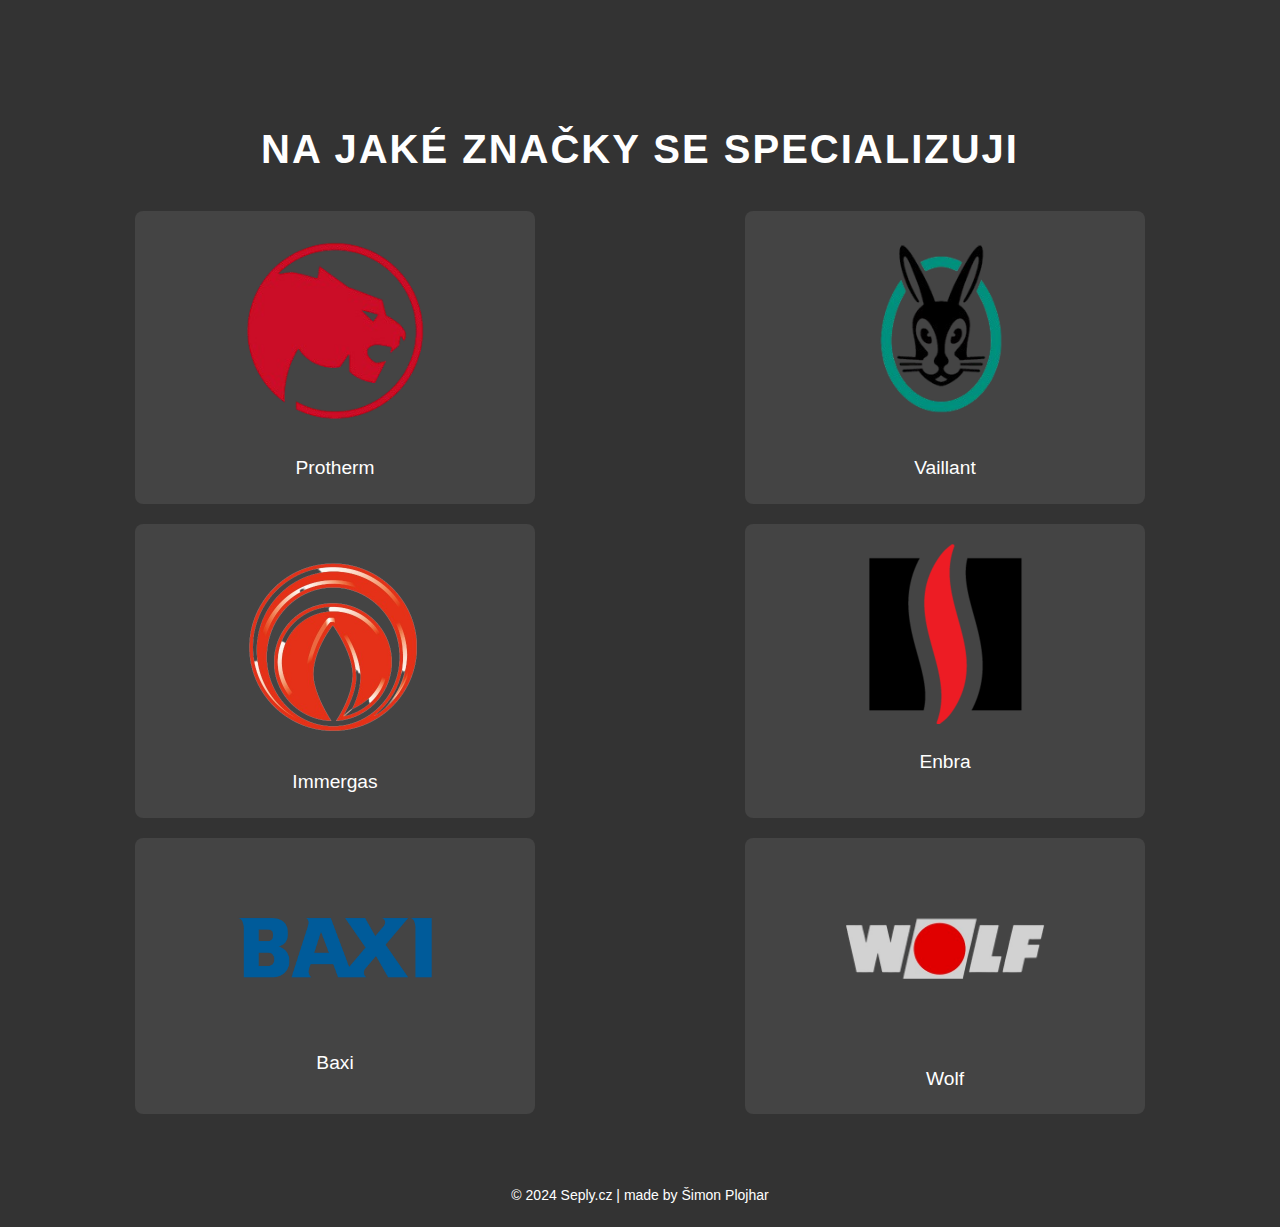
==== commit 83dd8618: "Updated" ====
--- a/index.html
+++ b/index.html
@@ -29,60 +29,63 @@
                 <a href="objednavka.html" class="btn">Objednávka služeb</a>
             </header>
             <a href="#why-choose" class="scroll-down">
-                <img src="images/arrow-down.png" alt="Scroll down">
+                <img src="images/arrow-down.png">
             </a>
         </div>
     </div>
+    <section id="why-choose" class="why-choose">
+        <div class="container">
+            <h2>Proč si vybrat právě Seply.cz?</h2>
+            <div class="reasons">
+                <div class="reason">
+                    <h3>Spolehlivá služba</h3>
+                    <p>Jsem vyškolen a připraven na všechny problémy, což zajišťuje, že vaše zařízení bude co nejdříve opět funkční.</p>
+                </div>
+                <div class="reason">
+                    <h3>Kvalita a cena</h3>
+                    <p>Náš materiál je kvalitní a ceny jsou velmi příznivé, což zajišťuje, že vám kotel dlouho vydrží bez závad.</p>
+                </div>
+                <div class="reason">
+                    <h3>Profesionalita a zkušenosti</h3>
+                    <p>Jsem vyškolen na kotle vysoké škály výrobců a mám dlouholeté zkušenosti s jejich instalací, údržbou a opravami.</p>
+                </div>
+            </div>
+        </div>
+    </section>
+    <section class="brands">
+        <div class="container">
+            <h2>Na jaké značky se specializuji</h2>
+            <div class="brand-list">
+                <div class="brand">
+                    <img src="images/brand1-logo.png">
+                    <p>Protherm</p>
+                </div>
+                <div class="brand">
+                    <img src="images/brand2-logo.png">
+                    <p>Vaillant</p>
+                </div>
+                <div class="brand">
+                    <img src="images/brand3-logo.png">
+                    <p>Immergas</p>
+                </div>
+                <div class="brand">
+                    <img src="images/brand4-logo.png">
+                    <p>Enbra</p>
+                </div>
+                <div class="brand">
+                    <img src="images/brand5-logo.png">
+                    <p>Baxi</p>
+                </div>
+                <div class="brand">
+                    <img src="images/brand6-logo.png">
+                    <p>Wolf</p>
+                </div>
+            </div>
+        </div>
+    </section>
+<footer>
+    <p>&copy; 2024 Seply.cz | made by Šimon Plojhar</p>
+</footer>
 <script src="script.js"></script>
 </body>
-<section id="why-choose" class="why-choose">
-    <div class="container">
-        <h2>Proč si vybrat právě Seply.cz?</h2>
-        <div class="reasons">
-            <div class="reason">
-                <h3>Spolehlivá služba</h3>
-                <p>Jsem vyškolen a připraven na všechny problémy, což zajišťuje, že vaše zařízení bude co nejdříve opět funkční.</p>
-            </div>
-            <div class="reason">
-                <h3>Kvalita a cena</h3>
-                <p>Náš materiál je kvalitní a ceny jsou velmi příznivé, což zajišťuje, že vám kotel dlouho vydrží bez závad.</p>
-            </div>
-            <div class="reason">
-                <h3>Profesionalita a zkušenosti</h3>
-                <p>Jsem vyškolen na kotle vysoké škály výrobců a mám dlouholeté zkušenosti s jejich instalací, údržbou a opravami.</p>
-            </div>
-        </div>
-    </div>
-</section>
-<section class="brands">
-    <div class="container">
-        <h2>Na jaké značky se specializuji</h2>
-        <div class="brand-list">
-            <div class="brand">
-                <img src="images/brand1-logo.png" alt="Značka 1">
-                <p>Protherm</p>
-            </div>
-            <div class="brand">
-                <img src="images/brand2-logo.png" alt="Značka 2">
-                <p>Vaillant</p>
-            </div>
-            <div class="brand">
-                <img src="images/brand3-logo.png" alt="Značka 3">
-                <p>Immergas</p>
-            </div>
-            <div class="brand">
-                <img src="images/brand4-logo.png" alt="Značka 4">
-                <p>Enbra</p>
-            </div>
-            <div class="brand">
-                <img src="images/brand5-logo.png" alt="Značka 5">
-                <p>Baxi</p>
-            </div>
-            <div class="brand">
-                <img src="images/brand6-logo.png" alt="Značka 6">
-                <p>Wolf</p>
-            </div>
-        </div>
-    </div>
-</section>
 </html>
--- a/styles.css
+++ b/styles.css
@@ -80,7 +80,7 @@
 
 .hero {
     height: 70vh;
-    background: url('pozadi.jpg') no-repeat center center/cover;
+    background: url('images/background.jpg') no-repeat center center/cover;
     display: flex;
     align-items: flex-start;
     justify-content: center;
@@ -115,7 +115,7 @@
 
 .btn {
     display: block;
-    width: 180px;  /* Nastaví šířku tlačítka */
+    width: 180px;
     margin: 0 auto;
     background: var(--blue-color);
     color: var(--white-color);
@@ -503,25 +503,24 @@
 /* Mobile Styles */
 @media (max-width: 820px) {
     body {
-        font-size: 14px; /* Adjust font size for smaller screens */
-    }
-
-    /* Prevent header expansion */
+        font-size: 14px;
+    }
+
     header {
-        overflow: hidden; /* Prevent content from overflowing */
+        overflow: hidden;
     }
 
     header nav {
-        flex-direction: column; /* Stack the navigation links and logo vertically */
-        align-items: center; /* Center-align the elements */
-        padding: 10px; /* Adjust padding to reduce header height */
+        flex-direction: column;
+        align-items: center;
+        padding: 10px;
         display: flex;
         align-items: center;
     }
 
     header nav .logo {
-        font-size: 2rem; /* Adjust logo size */
-        margin-right: 150px; /* Space between logo and menu toggle */
+        font-size: 2rem;
+        margin-right: 150px;
         margin-left: 20px;
     }
 
@@ -530,24 +529,23 @@
     }
 
     header nav ul li {
-        margin: 10px 0;  /* Mezery mezi položkami */
+        margin: 10px 0;
     }
     
     header nav ul li a {
-        font-size: 18px;  /* Velikost písma */
+        font-size: 18px;
         margin-left: 20px;
     }
 
     header nav ul.show {
-        display: flex; /* Menu je nyní zobrazeno */
-        justify-content: center; /* Zarovná položky na střed */
-        flex-direction: column; /* Všechny položky budou pod sebou */
+        display: flex;
+        justify-content: center;
+        flex-direction: column;
         margin-left: 190px;
     }
 
-    /* Hide order button on mobile */
     header nav .order-button {
-        display: none; /* Hide the order button on mobile */
+        display: none;
     }
 
     .menu-toggle {
@@ -556,57 +554,57 @@
         border-radius: 5px;
         font-size: 1.5rem;
         cursor: pointer;
-        z-index: 1100; /* Aby bylo tlačítko nad menu */
+        z-index: 1100;
     }
 
     .hero {
-        height: 85vh; /* Adjust hero section height */
+        height: 85vh;
     }
 
     .hero h1 {
-        font-size: 2.5rem; /* Adjust heading size */
+        font-size: 2.5rem;
     }
 
     .hero p {
-        font-size: 1.2rem; /* Adjust paragraph font size */
+        font-size: 1.2rem;
     }
 
     .reason, .brand {
-        width: 100%; /* Stack reasons and brands vertically */
-        margin-bottom: 20px; /* Add space between items */
+        width: 100%;
+        margin-bottom: 20px;
     }
 
     .pricing-category h3 {
-        font-size: 1.5rem; /* Adjust category heading size */
+        font-size: 1.5rem;
     }
 
     .price-table th, .price-table td {
-        font-size: 0.9rem; /* Adjust table font size */
+        font-size: 0.9rem;
     }
 
     .faq-item {
-        margin: 10px 0; /* Adjust margin for FAQ items */
+        margin: 10px 0;
     }
 
     .scroll-down img {
-        width: 30px; /* Adjust scroll-down icon size */
+        width: 30px;
     }
 
     .info-box {
-        width: 88%; /* Make info boxes take full width */
-        margin-bottom: 15px; /* Reduce margin */
+        width: 88%;
+        margin-bottom: 15px;
     }
 
     .device-image img {
-        max-width: 80%; /* Adjust device image size */
+        max-width: 80%;
     }
 
     .company-info .container {
-        padding: 0 10px; /* Reduce container padding */
+        padding: 0 10px;
     }
 
     .company-info h2 {
-        font-size: 2rem; /* Adjust company info heading size */
+        font-size: 2rem;
     }
 }
 
@@ -615,3 +613,78 @@
         display: none;
     }
 }
+
+.reservation-form {
+    display: flex;
+    flex-direction: column;
+    align-items: center;
+    justify-content: center;
+    width: 65%;
+    margin: 0 auto;
+    padding: 2rem 0;
+    color: var(--white-color);
+}
+
+.reservation-form h1 {
+    font-size: 2rem;
+    margin-bottom: 1rem;
+}
+
+form {
+    width: 100%;
+    display: flex;
+    flex-direction: column;
+    gap: 1rem;
+}
+
+form label {
+    font-size: 1.2rem;
+    margin-bottom: 0.5rem;
+}
+
+form input, form textarea, form button, form select {
+    font-size: 1rem;
+    padding: 0.8rem;
+    border: none;
+    border-radius: 5px;
+    width: 100%;
+    box-sizing: border-box;
+    background-color: var(--gray-color);
+    color: var(--white-color);
+    
+}
+
+form input, form textarea {
+    background-color: var(--gray-color);
+    color: var(--white-color);
+}
+
+form button {
+    background-color: var(--blue-color);
+    color: var(--white-color);
+    cursor: pointer;
+    transition: background 0.3s ease;
+}
+
+form button:hover {
+    background-color: var(--white-color);
+    color: var(--blue-color);
+}
+
+#responseMessage {
+    margin-top: 1rem;
+    font-size: 1rem;
+    color: var(--light-gray-color);
+}
+
+footer {
+    text-align: center;
+    padding: 20px;
+    background-color: #333;
+    color: #fff;
+    font-size: 14px;
+}
+
+footer p {
+    margin: 0;
+}
